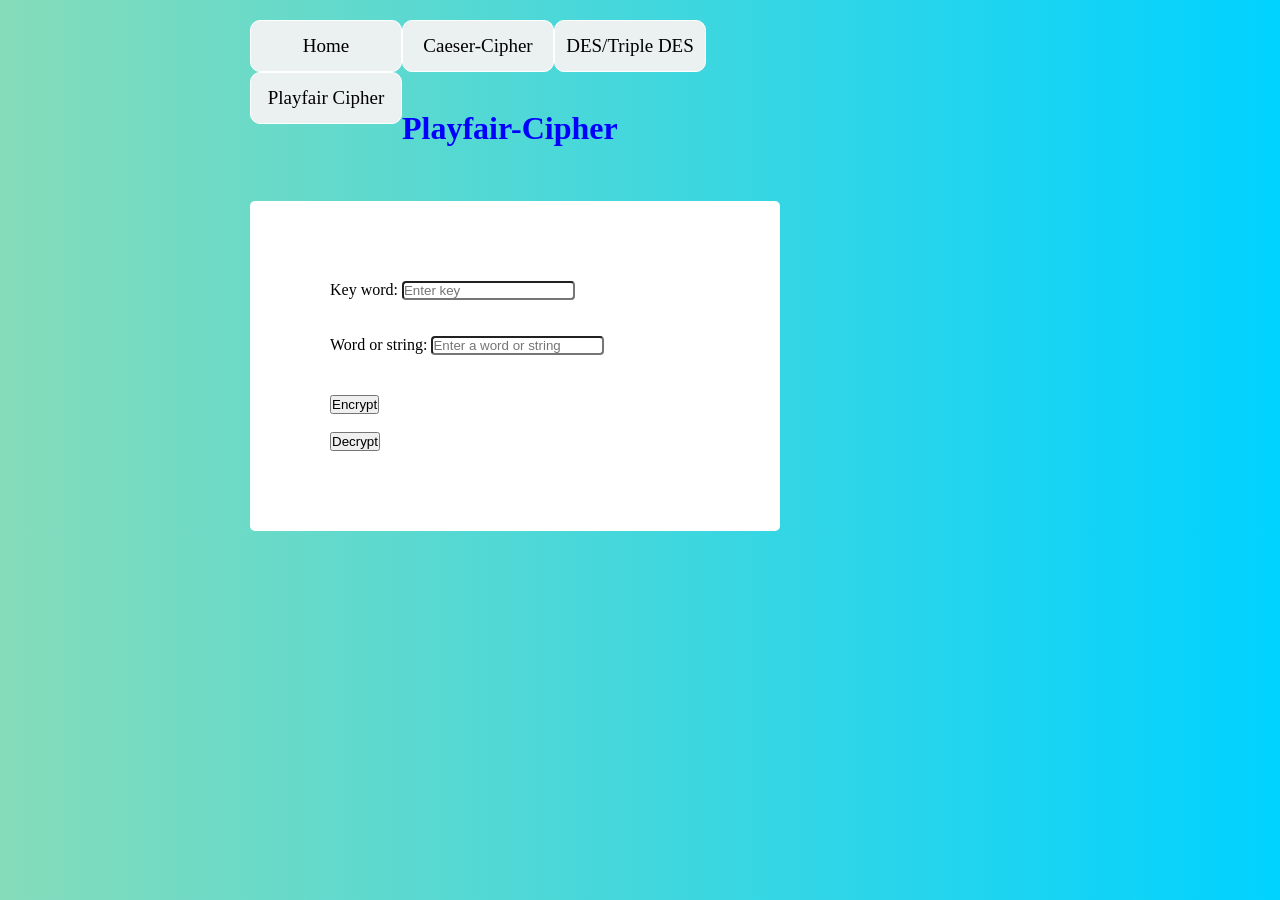
==== playfair.html @ 6e18f2bb "Add files via upload" ====
<!DOCTYPE html>
<html>
<head>
  <style>
     *{
  margin: 0px;
  padding: 0px;
} 
body {
  font-family: "Helvetica-Neue", Ultra;
  font-size: 16px;
  margin-left: 250px;
  margin-right: 500px;
  margin-top: 20px;
  background: linear-gradient(to left, #00d2ff , #85DCBA);
}
#wrapper {
  background: white;
  border-radius: 5px;
  padding: 5rem
}
.otstup {
  margin-bottom: 40px;
}
input[type=text] {
  border-radius: 4px;
}

#container ul {
  list-style: none;
} 

#container ul li{
  background-color: #ebf0f0;
  width: 150px;
  border: 1px solid white;
  border-radius: 10px;
  height: 50px;
  line-height: 50px;
  text-align: center;
  float: left;
  color: black;
  font-family:verdana;
  font-size: 19px;
  position: relative;
}

#container ul li:hover{
  background-color: #535f61;
        color: white;
}

#container ul ul{
  display: none;
}

#container ul li:hover > ul{
  display:  block;
}

#container ul ul ul{
  margin-left: 150px;
  top: 0px;
  position: absolute;
}

  </style>
</head>
<body>
  <script>

var isChet = false;
var isEnd = false;
var flag = false;
var flagX = false;
var flagAdd = false;
function getKeyword(key) { 
   var key = document.getElementById("key").value;
   return document.getElementById("key").value;
}

function getString() {
  return document.getElementById("String").value;
}

function processKey() { 
  var key = getKeyword();
  key = key.toUpperCase().replace(/\s/g, '').replace(/J/g, "I");
  var result = [];
  var temp = '';
  var alphabet = 'ABCDEFGHIKLMNOPQRSTUVWXYZ';
  for(var i = 0; i < key.length; i++) {
    if (alphabet.indexOf(key[i]) !== -1) {
      alphabet = alphabet.replace(key[i], '');
      temp += key[i];
    }
  }
  temp += alphabet;
  var result = [];
  temp = temp.split('');
  while(temp[0]) {
    result.push(temp.splice(0,5));
  }
  return result;
}

function cipher() {
  var keyresult = processKey();
  var res = [];
  var error = 'Warning!!! String is empty';
  var str = getString();
  if(str === '') {
    document.getElementById('printValue').innerHTML = error;
  }
  // var err = 'ERRORX';
  var textPhrase, separator;
  str = str.toUpperCase().replace(/\s/g, '').replace(/J/g, "I");
  if(str.length === 0) {
    //document.getElementById("printValue").innerHTML = err.toUpperCase().replace(/\s/g, '').replace(/J/g, "I");
    }
  else {
    textPhrase = str[0];
  }
  var help = 0; flagAdd = false;
  for(var i = 1; i < str.length; i++) {
      if(str[i - 1] === str[i]) {
        if(str[i] === 'X') {
          separator = 'Q';
        }
        else {
          separator = 'X';
        }
        textPhrase += separator + str[i];
        help = 1; 
      }
      else {
        textPhrase += str[i];
      }
    if(help === 1) {
      flagAdd = true;
    }
  }
  
  if(textPhrase.length % 2 !== 0) {
    if(textPhrase[textPhrase.length - 1] === 'X') {
      textPhrase += 'Q';
      isEnd = true;
      flagX = false;
    }
    else {
      textPhrase += 'X';
      isEnd = true;
      flagX = true;
    }
  }
  
  var t = [];
  var enCodeStr = '';
  for(var i = 0; i < textPhrase.length; i += 2){
    var pair1 = textPhrase[i];
    var pair2 = textPhrase[i + 1];
    var p1i, p1j, p2i, p2j;
    for(var stroka = 0; stroka < keyresult.length; stroka++) {
      for(var stolbec = 0; stolbec < keyresult[stroka].length; stolbec++){
        if (keyresult[stroka][stolbec] == pair1){
          p1i = stroka;
          p1j = stolbec;
        }
        if (keyresult[stroka][stolbec] == pair2){
          p2i = stroka;
          p2j = stolbec;
        }
      }
    }
    var coord1 = '', coord2 = '';
    
    if(p1i === p2i) {
      if(p1j === 4) {
        coord1 = keyresult[p1i][0];
      }
      else {
        coord1 = keyresult[p1i][p1j + 1];
      }
      if(p2j === 4) {
        coord2 = keyresult[p2i][0];
      }
      else {
        coord2 = keyresult[p2i][p2j + 1]
      }
    }
    if(p1j === p2j) {
      if(p1i === 4) {
        coord1 = keyresult[0][p1j];
      }
      else {
        coord1 = keyresult[p1i + 1][p1j];
      }
      if(p2i === 4) {
        coord2 = keyresult[0][p2j];
      }
      else {
        coord2 = keyresult[p2i + 1][p2j]
      }
    }
    if(p1i !== p2i && p1j !== p2j) {
      coord1 = keyresult[p1i][p2j];
      coord2 = keyresult[p2i][p1j];
    }
    enCodeStr = enCodeStr + coord1 + coord2;
  }
  document.getElementById("printValue").innerHTML = enCodeStr;
  // alert("Добавили букву в середине слова? - " + flagAdd);
  return enCodeStr;
}

function deCodeCipher() {
  var deCodeStr = '';
  var text = '';
  var error = "Warning!!! String is empty";
  var text1 = cipher();
  if(text1 === '') {
    document.getElementById('printDeCode').innerHTML = error;
  }
  var keyresult = processKey();
  for(var i = 0; i < text1.length; i += 2){
    var pair1 = text1[i];
    var pair2 = text1[i + 1];
    var p1i, p1j, p2i, p2j;
    for(var stroka = 0; stroka < keyresult.length; stroka++) {
      for(var stolbec = 0; stolbec < keyresult[stroka].length; stolbec++){
        if (keyresult[stroka][stolbec] == pair1){
          p1i = stroka;
          p1j = stolbec;
        }
        if (keyresult[stroka][stolbec] == pair2){
          p2i = stroka;
          p2j = stolbec;
        }
      }
    }
    var coord1 = '', coord2 = '';
    
    if(p1i === p2i) {
      if(p1j === 0) {
        coord1 = keyresult[p1i][4];
      }
      else {
        coord1 = keyresult[p1i][p1j - 1];
      }
      if(p2j === 0) {
        coord2 = keyresult[p2i][4];
      }
      else {
        coord2 = keyresult[p2i][p2j - 1]
      }
    }
    if(p1j === p2j) {
      if(p1i === 0) {
        coord1 = keyresult[4][p1j]
      }
      else {
        coord1 = keyresult[p1i - 1][p1j];
      }
      if(p2i === 0) {
        coord2 = keyresult[4][p2j];
      }
      else {
        coord2 = keyresult[p2i - 1][p2j]
      }
    }
    if(p1i !== p2i && p1j !== p2j) {
      coord1 = keyresult[p1i][p2j];
      coord2 = keyresult[p2i][p1j];
    }
    text = text + coord1 + coord2;
  }
  text = text.split('');
  
  for(var i = 0; i < text.length; i++) {
    var count;
    if (flagAdd) {
      if(text[i] === text[i + 2] && (text[i + 1] === 'X' || text[i + 1] === 'Q')) {
        count = i + 1;
        text.splice(count, 1);
      }
    }
    else if(flagAdd && isEnd && (flagX || !flagX)) {
      if(text[i - 2] === text[i] && (text[i - 1] === 'X' || text[i - 1] === 'Q'))
        count = i + 1;
      text.splice(count, 1);
    }
    else if(!flagAdd) {
      break;
    }
  }
  if(flagX) {
    text.pop();
  }
  if(isEnd && !flagX) {
    text.pop();
  }
  text = text.join('');
  console.log(text);
  document.getElementById('printDeCode').innerHTML = text;
}
  </script>


<div id="container">
<ul>
   <a href="C:/Users/priya/Music/Home.html">
   <li>Home</li></a>
   <a href="C:/Users/priya/Music/caeser-cipher.html">
   <li>Caeser-Cipher</li></a>
   <a href="C:/Users/priya/Music/DES.html">
   <li>DES/Triple DES</li></a>
   <a href="C:/Users/priya/Music/playfair.html">
   <li>Playfair Cipher</li></a>
 </ul>
</div>
<br>
<br>
<br>
<br>
<br>
    <h1 style="color:blue;">Playfair-Cipher</h1>
    <br>
    <br>
    <br>




<main class="container">
  <div class="row">
    <div id="wrapper" class="col-xs-6 col-xs-4 col-sm-offset-4">
    <div class="form-group">
      <label class="control-label">Key word:</label>  
      <input id="key" type="text" class="form-control" placeholder="Enter key" required>
      <br>
      <br>
      <br>
      <label class="control-label">Word or string:</label>
      <input id="String" type="text" class="form-control otstup" placeholder="Enter a word or string">
      <div>
        <button class="btn btn-primary form-control" onclick="processKey(), cipher()">Encrypt</button>
      </div>
      <br>
      <div>
        <h4 class="text-center" id="printValue"></h4>
      </div>
      <button class="btn btn-success form-control" onclick="deCodeCipher()">Decrypt</button>
    </div>
      <div>
        <h4 class="text-center" id="printDeCode"></h4>
      </div>
    </div>
  </div>
</main>
</body>
</html>
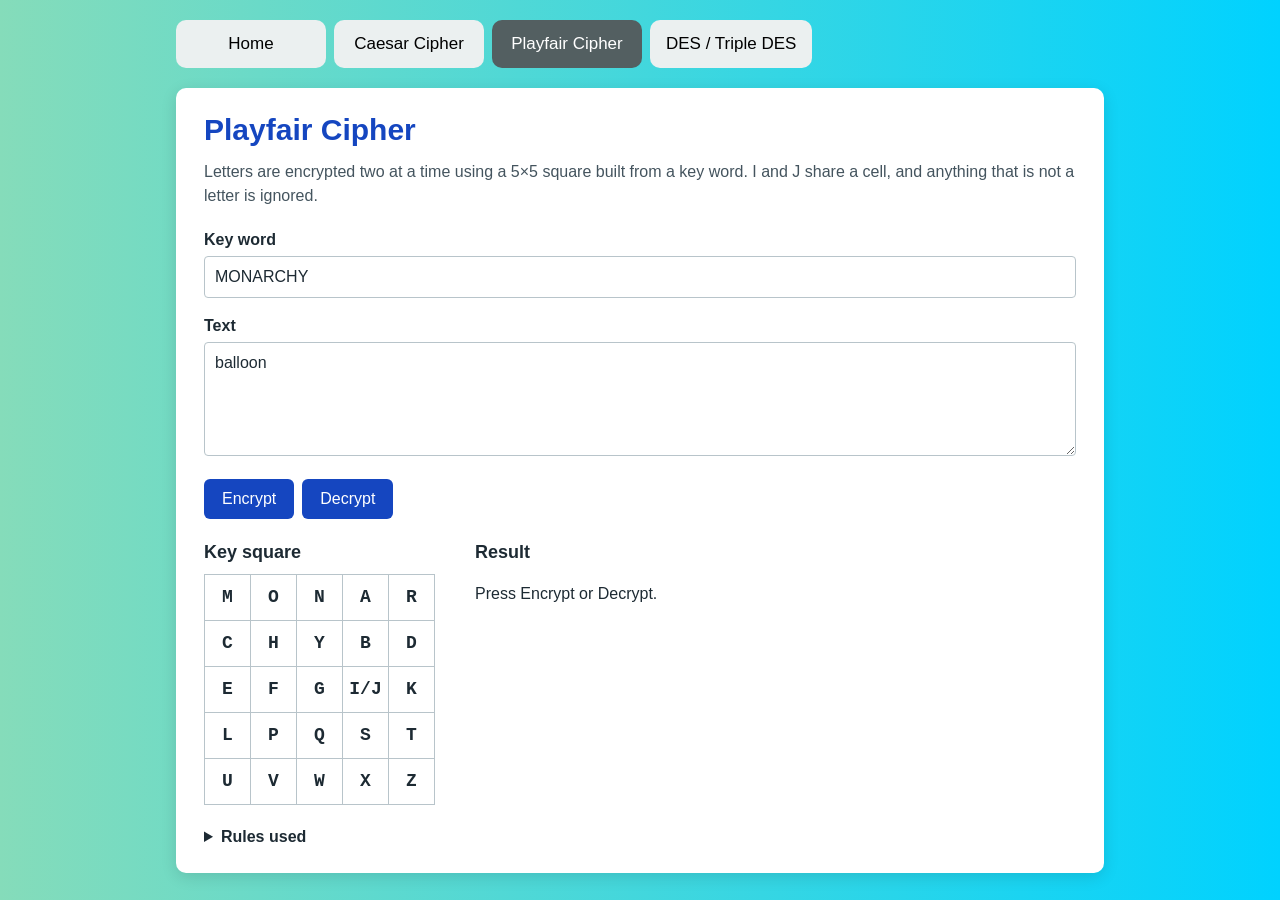
==== commit 67f0bc29: "Make the app run from any folder and fix the Playfair cipher The pages linked to each other through " ====
--- a/playfair.html
+++ b/playfair.html
@@ -1,361 +1,71 @@
-<!DOCTYPE html>
-<html>
-<head>
-  <style>
-     *{
-  margin: 0px;
-  padding: 0px;
-} 
-body {
-  font-family: "Helvetica-Neue", Ultra;
-  font-size: 16px;
-  margin-left: 250px;
-  margin-right: 500px;
-  margin-top: 20px;
-  background: linear-gradient(to left, #00d2ff , #85DCBA);
-}
-#wrapper {
-  background: white;
-  border-radius: 5px;
-  padding: 5rem
-}
-.otstup {
-  margin-bottom: 40px;
-}
-input[type=text] {
-  border-radius: 4px;
-}
-
-#container ul {
-  list-style: none;
-} 
-
-#container ul li{
-  background-color: #ebf0f0;
-  width: 150px;
-  border: 1px solid white;
-  border-radius: 10px;
-  height: 50px;
-  line-height: 50px;
-  text-align: center;
-  float: left;
-  color: black;
-  font-family:verdana;
-  font-size: 19px;
-  position: relative;
-}
-
-#container ul li:hover{
-  background-color: #535f61;
-        color: white;
-}
-
-#container ul ul{
-  display: none;
-}
-
-#container ul li:hover > ul{
-  display:  block;
-}
-
-#container ul ul ul{
-  margin-left: 150px;
-  top: 0px;
-  position: absolute;
-}
-
-  </style>
-</head>
-<body>
-  <script>
-
-var isChet = false;
-var isEnd = false;
-var flag = false;
-var flagX = false;
-var flagAdd = false;
-function getKeyword(key) { 
-   var key = document.getElementById("key").value;
-   return document.getElementById("key").value;
-}
-
-function getString() {
-  return document.getElementById("String").value;
-}
-
-function processKey() { 
-  var key = getKeyword();
-  key = key.toUpperCase().replace(/\s/g, '').replace(/J/g, "I");
-  var result = [];
-  var temp = '';
-  var alphabet = 'ABCDEFGHIKLMNOPQRSTUVWXYZ';
-  for(var i = 0; i < key.length; i++) {
-    if (alphabet.indexOf(key[i]) !== -1) {
-      alphabet = alphabet.replace(key[i], '');
-      temp += key[i];
-    }
-  }
-  temp += alphabet;
-  var result = [];
-  temp = temp.split('');
-  while(temp[0]) {
-    result.push(temp.splice(0,5));
-  }
-  return result;
-}
-
-function cipher() {
-  var keyresult = processKey();
-  var res = [];
-  var error = 'Warning!!! String is empty';
-  var str = getString();
-  if(str === '') {
-    document.getElementById('printValue').innerHTML = error;
-  }
-  // var err = 'ERRORX';
-  var textPhrase, separator;
-  str = str.toUpperCase().replace(/\s/g, '').replace(/J/g, "I");
-  if(str.length === 0) {
-    //document.getElementById("printValue").innerHTML = err.toUpperCase().replace(/\s/g, '').replace(/J/g, "I");
-    }
-  else {
-    textPhrase = str[0];
-  }
-  var help = 0; flagAdd = false;
-  for(var i = 1; i < str.length; i++) {
-      if(str[i - 1] === str[i]) {
-        if(str[i] === 'X') {
-          separator = 'Q';
-        }
-        else {
-          separator = 'X';
-        }
-        textPhrase += separator + str[i];
-        help = 1; 
-      }
-      else {
-        textPhrase += str[i];
-      }
-    if(help === 1) {
-      flagAdd = true;
-    }
-  }
-  
-  if(textPhrase.length % 2 !== 0) {
-    if(textPhrase[textPhrase.length - 1] === 'X') {
-      textPhrase += 'Q';
-      isEnd = true;
-      flagX = false;
-    }
-    else {
-      textPhrase += 'X';
-      isEnd = true;
-      flagX = true;
-    }
-  }
-  
-  var t = [];
-  var enCodeStr = '';
-  for(var i = 0; i < textPhrase.length; i += 2){
-    var pair1 = textPhrase[i];
-    var pair2 = textPhrase[i + 1];
-    var p1i, p1j, p2i, p2j;
-    for(var stroka = 0; stroka < keyresult.length; stroka++) {
-      for(var stolbec = 0; stolbec < keyresult[stroka].length; stolbec++){
-        if (keyresult[stroka][stolbec] == pair1){
-          p1i = stroka;
-          p1j = stolbec;
-        }
-        if (keyresult[stroka][stolbec] == pair2){
-          p2i = stroka;
-          p2j = stolbec;
-        }
-      }
-    }
-    var coord1 = '', coord2 = '';
-    
-    if(p1i === p2i) {
-      if(p1j === 4) {
-        coord1 = keyresult[p1i][0];
-      }
-      else {
-        coord1 = keyresult[p1i][p1j + 1];
-      }
-      if(p2j === 4) {
-        coord2 = keyresult[p2i][0];
-      }
-      else {
-        coord2 = keyresult[p2i][p2j + 1]
-      }
-    }
-    if(p1j === p2j) {
-      if(p1i === 4) {
-        coord1 = keyresult[0][p1j];
-      }
-      else {
-        coord1 = keyresult[p1i + 1][p1j];
-      }
-      if(p2i === 4) {
-        coord2 = keyresult[0][p2j];
-      }
-      else {
-        coord2 = keyresult[p2i + 1][p2j]
-      }
-    }
-    if(p1i !== p2i && p1j !== p2j) {
-      coord1 = keyresult[p1i][p2j];
-      coord2 = keyresult[p2i][p1j];
-    }
-    enCodeStr = enCodeStr + coord1 + coord2;
-  }
-  document.getElementById("printValue").innerHTML = enCodeStr;
-  // alert("Добавили букву в середине слова? - " + flagAdd);
-  return enCodeStr;
-}
-
-function deCodeCipher() {
-  var deCodeStr = '';
-  var text = '';
-  var error = "Warning!!! String is empty";
-  var text1 = cipher();
-  if(text1 === '') {
-    document.getElementById('printDeCode').innerHTML = error;
-  }
-  var keyresult = processKey();
-  for(var i = 0; i < text1.length; i += 2){
-    var pair1 = text1[i];
-    var pair2 = text1[i + 1];
-    var p1i, p1j, p2i, p2j;
-    for(var stroka = 0; stroka < keyresult.length; stroka++) {
-      for(var stolbec = 0; stolbec < keyresult[stroka].length; stolbec++){
-        if (keyresult[stroka][stolbec] == pair1){
-          p1i = stroka;
-          p1j = stolbec;
-        }
-        if (keyresult[stroka][stolbec] == pair2){
-          p2i = stroka;
-          p2j = stolbec;
-        }
-      }
-    }
-    var coord1 = '', coord2 = '';
-    
-    if(p1i === p2i) {
-      if(p1j === 0) {
-        coord1 = keyresult[p1i][4];
-      }
-      else {
-        coord1 = keyresult[p1i][p1j - 1];
-      }
-      if(p2j === 0) {
-        coord2 = keyresult[p2i][4];
-      }
-      else {
-        coord2 = keyresult[p2i][p2j - 1]
-      }
-    }
-    if(p1j === p2j) {
-      if(p1i === 0) {
-        coord1 = keyresult[4][p1j]
-      }
-      else {
-        coord1 = keyresult[p1i - 1][p1j];
-      }
-      if(p2i === 0) {
-        coord2 = keyresult[4][p2j];
-      }
-      else {
-        coord2 = keyresult[p2i - 1][p2j]
-      }
-    }
-    if(p1i !== p2i && p1j !== p2j) {
-      coord1 = keyresult[p1i][p2j];
-      coord2 = keyresult[p2i][p1j];
-    }
-    text = text + coord1 + coord2;
-  }
-  text = text.split('');
-  
-  for(var i = 0; i < text.length; i++) {
-    var count;
-    if (flagAdd) {
-      if(text[i] === text[i + 2] && (text[i + 1] === 'X' || text[i + 1] === 'Q')) {
-        count = i + 1;
-        text.splice(count, 1);
-      }
-    }
-    else if(flagAdd && isEnd && (flagX || !flagX)) {
-      if(text[i - 2] === text[i] && (text[i - 1] === 'X' || text[i - 1] === 'Q'))
-        count = i + 1;
-      text.splice(count, 1);
-    }
-    else if(!flagAdd) {
-      break;
-    }
-  }
-  if(flagX) {
-    text.pop();
-  }
-  if(isEnd && !flagX) {
-    text.pop();
-  }
-  text = text.join('');
-  console.log(text);
-  document.getElementById('printDeCode').innerHTML = text;
-}
-  </script>
-
-
-<div id="container">
-<ul>
-   <a href="C:/Users/priya/Music/Home.html">
-   <li>Home</li></a>
-   <a href="C:/Users/priya/Music/caeser-cipher.html">
-   <li>Caeser-Cipher</li></a>
-   <a href="C:/Users/priya/Music/DES.html">
-   <li>DES/Triple DES</li></a>
-   <a href="C:/Users/priya/Music/playfair.html">
-   <li>Playfair Cipher</li></a>
- </ul>
-</div>
-<br>
-<br>
-<br>
-<br>
-<br>
-    <h1 style="color:blue;">Playfair-Cipher</h1>
-    <br>
-    <br>
-    <br>
-
-
-
-
-<main class="container">
-  <div class="row">
-    <div id="wrapper" class="col-xs-6 col-xs-4 col-sm-offset-4">
-    <div class="form-group">
-      <label class="control-label">Key word:</label>  
-      <input id="key" type="text" class="form-control" placeholder="Enter key" required>
-      <br>
-      <br>
-      <br>
-      <label class="control-label">Word or string:</label>
-      <input id="String" type="text" class="form-control otstup" placeholder="Enter a word or string">
-      <div>
-        <button class="btn btn-primary form-control" onclick="processKey(), cipher()">Encrypt</button>
-      </div>
-      <br>
-      <div>
-        <h4 class="text-center" id="printValue"></h4>
-      </div>
-      <button class="btn btn-success form-control" onclick="deCodeCipher()">Decrypt</button>
-    </div>
-      <div>
-        <h4 class="text-center" id="printDeCode"></h4>
-      </div>
-    </div>
-  </div>
-</main>
-</body>
-</html>+<!DOCTYPE html>
+<html lang="en">
+<head>
+	<meta charset="utf-8">
+	<meta name="viewport" content="width=device-width, initial-scale=1">
+	<title>Playfair Cipher | Encryption &amp; Decryption</title>
+	<link rel="stylesheet" href="css/style.css">
+	<script src="js/playfair.js"></script>
+</head>
+<body>
+	<nav class="site-nav">
+		<ul>
+			<li><a href="index.html">Home</a></li>
+			<li><a href="caesar-cipher.html">Caesar Cipher</a></li>
+			<li><a href="playfair.html" aria-current="page">Playfair Cipher</a></li>
+			<li><a href="DES.html">DES / Triple DES</a></li>
+		</ul>
+	</nav>
+
+	<main>
+		<h1>Playfair Cipher</h1>
+		<p class="intro">Letters are encrypted two at a time using a 5&times;5 square built from a key word. I and J share a cell, and anything that is not a letter is ignored.</p>
+
+		<form action="#" onsubmit="return false;">
+			<div class="field">
+				<label for="key">Key word</label>
+				<input type="text" id="key" value="MONARCHY" autocomplete="off" spellcheck="false" oninput="showSquare();">
+			</div>
+			<div class="field">
+				<label for="text">Text</label>
+				<textarea id="text" rows="4" spellcheck="false">balloon</textarea>
+			</div>
+			<div class="buttons">
+				<button type="button" onclick="doPlayfair(false);">Encrypt</button>
+				<button type="button" onclick="doPlayfair(true);">Decrypt</button>
+			</div>
+		</form>
+
+		<div class="playfair-layout">
+			<section>
+				<h2>Key square</h2>
+				<table id="square" class="key-square"></table>
+			</section>
+			<section aria-live="polite">
+				<h2>Result</h2>
+				<p id="message">Press Encrypt or Decrypt.</p>
+				<dl id="output" hidden>
+					<dt id="pairs-label">Plaintext pairs</dt>
+					<dd id="pairs" class="mono"></dd>
+					<dt id="result-label">Ciphertext</dt>
+					<dd id="result" class="mono"></dd>
+					<dt id="guess-label" hidden>Best guess without filler letters</dt>
+					<dd id="guess" class="mono" hidden></dd>
+				</dl>
+			</section>
+		</div>
+
+		<details class="rules">
+			<summary>Rules used</summary>
+			<ol>
+				<li>Split the text into pairs of letters. If both letters of a pair are the same, put X between them (Q if the letter is X). If one letter is left over at the end, add X (Q after an X).</li>
+				<li>Both letters in the same row: replace each with the letter to its right, wrapping round to the start of the row.</li>
+				<li>Both letters in the same column: replace each with the letter below it, wrapping round to the top.</li>
+				<li>Otherwise: replace each letter with the one in its own row and the other letter&rsquo;s column.</li>
+			</ol>
+			<p>Decryption does steps 2 to 4 in reverse (left instead of right, up instead of down). The filler letters are still in the decrypted text. The best guess drops an X (or a Q after an X) that sits between two equal letters or at the very end, so it can also drop an X that was really in the message.</p>
+		</details>
+	</main>
+	<script>showSquare();</script>
+</body>
+</html>
--- a/css/style.css
+++ b/css/style.css
@@ -0,0 +1,237 @@
+/* Shared look for all pages */
+
+* {
+	box-sizing: border-box;
+}
+
+body {
+	margin: 0;
+	min-height: 100vh;
+	font-family: "Helvetica Neue", Helvetica, Arial, sans-serif;
+	font-size: 16px;
+	line-height: 1.5;
+	color: #1d2a33;
+	background: linear-gradient(to left, #00d2ff, #85dcba);
+}
+
+/* ---------- navigation buttons ---------- */
+
+.site-nav {
+	max-width: 960px;
+	margin: 0 auto;
+	padding: 20px 16px 0;
+}
+
+.site-nav ul {
+	display: flex;
+	flex-wrap: wrap;
+	gap: 8px;
+	margin: 0;
+	padding: 0;
+	list-style: none;
+}
+
+.site-nav a {
+	display: block;
+	min-width: 150px;
+	padding: 0 16px;
+	border-radius: 10px;
+	background: #ebf0f0;
+	color: #000;
+	font-family: Verdana, Geneva, sans-serif;
+	font-size: 17px;
+	line-height: 48px;
+	text-align: center;
+	text-decoration: none;
+}
+
+.site-nav a:hover,
+.site-nav a:focus-visible,
+.site-nav a[aria-current="page"] {
+	background: #535f61;
+	color: #fff;
+}
+
+/* ---------- page content ---------- */
+
+main {
+	width: calc(100% - 32px);
+	max-width: 928px;
+	margin: 20px auto 40px;
+	padding: 24px 28px;
+	border-radius: 10px;
+	background: #fff;
+	box-shadow: 0 4px 16px rgba(0, 0, 0, 0.12);
+}
+
+h1 {
+	margin: 0 0 12px;
+	color: #1546c0;
+	font-size: 30px;
+	line-height: 1.2;
+}
+
+h2 {
+	margin: 0 0 8px;
+	font-size: 18px;
+}
+
+.intro {
+	margin: 0 0 20px;
+	color: #44545e;
+}
+
+.cipher-list {
+	padding-left: 20px;
+}
+
+.cipher-list li {
+	margin-bottom: 8px;
+}
+
+/* ---------- forms ---------- */
+
+.field {
+	margin: 0 0 16px;
+}
+
+.field > label {
+	display: block;
+	margin-bottom: 4px;
+	font-weight: bold;
+}
+
+input[type="text"],
+input[type="number"],
+textarea {
+	width: 100%;
+	padding: 8px 10px;
+	border: 1px solid #b8c4ca;
+	border-radius: 4px;
+	font: inherit;
+	color: inherit;
+}
+
+input[type="number"] {
+	width: 8em;
+}
+
+textarea {
+	resize: vertical;
+}
+
+.mono {
+	font-family: Consolas, "Courier New", monospace;
+}
+
+#details {
+	font-size: 14px;
+}
+
+.choices {
+	display: flex;
+	flex-wrap: wrap;
+	gap: 4px 20px;
+	margin-top: 6px;
+}
+
+.buttons {
+	display: flex;
+	flex-wrap: wrap;
+	gap: 8px;
+	margin: 0 0 20px;
+}
+
+button {
+	padding: 8px 18px;
+	border: 0;
+	border-radius: 6px;
+	background: #1546c0;
+	color: #fff;
+	font: inherit;
+	cursor: pointer;
+}
+
+button:hover {
+	background: #0f3796;
+}
+
+button:focus-visible,
+.site-nav a:focus-visible {
+	outline: 3px solid #0b7a99;
+	outline-offset: 2px;
+}
+
+.error {
+	color: #b42318;
+	font-weight: bold;
+}
+
+/* ---------- Playfair ---------- */
+
+.playfair-layout {
+	display: flex;
+	flex-wrap: wrap;
+	gap: 24px 40px;
+	margin-bottom: 20px;
+}
+
+.playfair-layout > section {
+	flex: 1 1 280px;
+}
+
+.playfair-layout > section:first-child {
+	flex: 0 0 auto;
+}
+
+.key-square {
+	border-collapse: collapse;
+}
+
+.key-square td {
+	width: 46px;
+	height: 46px;
+	border: 1px solid #b8c4ca;
+	font-family: Consolas, "Courier New", monospace;
+	font-size: 18px;
+	font-weight: bold;
+	text-align: center;
+}
+
+#output dt {
+	margin-top: 10px;
+	font-weight: bold;
+}
+
+#output dd {
+	margin: 2px 0 0;
+	font-size: 18px;
+	letter-spacing: 0.04em;
+	overflow-wrap: anywhere;
+}
+
+.rules summary {
+	font-weight: bold;
+	cursor: pointer;
+}
+
+/* ---------- small screens ---------- */
+
+@media (max-width: 600px) {
+	.site-nav li {
+		flex: 1 1 40%;
+	}
+
+	.site-nav a {
+		min-width: 0;
+		font-size: 15px;
+	}
+
+	main {
+		padding: 16px;
+	}
+
+	h1 {
+		font-size: 24px;
+	}
+}
